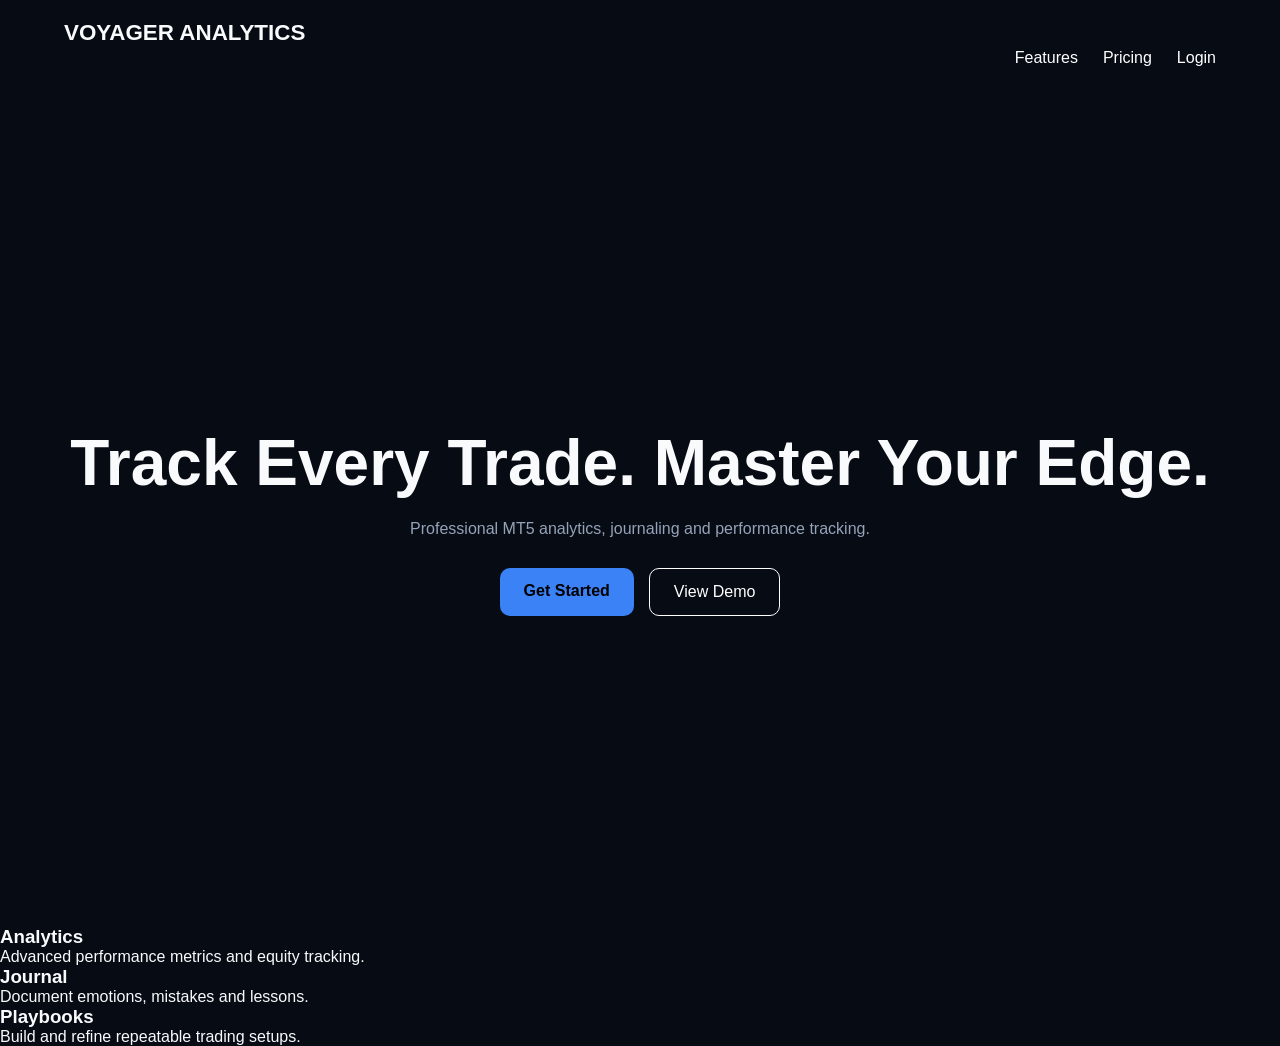
==== index.html @ e7a2caf3 "Add files via upload" ====
<!DOCTYPE html>
<html lang="en">
<head>
<meta charset="UTF-8">
<meta name="viewport" content="width=device-width, initial-scale=1.0">

<title>Voyager Analytics</title>

<link rel="stylesheet" href="css/global.css">

</head>

<body>

<nav class="navbar">

    <div class="logo">
        VOYAGER ANALYTICS
    </div>

    <ul class="nav-links">

        <li><a href="#features">Features</a></li>

        <li><a href="#pricing">Pricing</a></li>

        <li><a href="login.html">Login</a></li>

    </ul>

</nav>

<section class="hero">

    <div class="hero-content">

        <h1>
            Track Every Trade.
            Master Your Edge.
        </h1>

        <p>
            Professional MT5 analytics, journaling and performance tracking.
        </p>

        <div class="hero-buttons">

            <a href="register.html" class="btn-primary">
                Get Started
            </a>

            <a href="#" class="btn-secondary">
                View Demo
            </a>

        </div>

    </div>

</section>

<section id="features">

    <div class="feature-card">
        <h3>Analytics</h3>
        <p>Advanced performance metrics and equity tracking.</p>
    </div>

    <div class="feature-card">
        <h3>Journal</h3>
        <p>Document emotions, mistakes and lessons.</p>
    </div>

    <div class="feature-card">
        <h3>Playbooks</h3>
        <p>Build and refine repeatable trading setups.</p>
    </div>

</section>

</body>
</html>
---- css/global.css ----
:root {
    --bg: #070b14;
    --card: #101827;

    --sidebar:#111827;
    --border:#334155;

    --text:#f8fafc;
    --muted:#94a3b8;

    --primary:#3b82f6;

    --success:#22c55e;
    --danger:#ef4444;


}

*{
    margin:0;
    padding:0;
    box-sizing:border-box;
}
body{
 background:
 radial-gradient(circle at top left,
 rgba(0,212,255,.08),
 transparent 40%),

 radial-gradient(circle at bottom right,
 rgba(123,97,255,.08),
 transparent 40%),

 #070b14;
}

body{
    background:var(--bg);
    color:var(--text);
    font-family:Inter,sans-serif;
    min-height:100vh;
}

.navbar{
    display:flex;
    justify-content:space-between;
    align-items:center;
    padding:20px 5%;
}

.nav-links{
    display:flex;
    gap:25px;
    list-style:none;
}

.nav-links a{
    color:white;
    text-decoration:none;
}

/* sidebar styles */
.sidebar{
    width:260px;
    background: var(--sidebar);
    padding:30px 20px;
    border-right:1px solid var(--border);
}

.logo{
    font-size:1.4rem;
    font-weight:700;
    margin-bottom:50px;
}

.sidebar nav{
    display:flex;
    flex-direction:column;
    gap:10px;
}
.sidebar a{
    color: var(--muted);
    text-decoration:none;
    padding:12px;
    border-radius:10px;
    transition:.3s;
}

.sidebar a:hover,
.sidebar a.active{
    background: rgba(59, 130, 246, .15);
    color:white;
}
/** */

.hero{
    min-height:90vh;
    display:flex;
    justify-content:center;
    align-items:center;
    text-align:center;
}

.hero h1{
    font-size:4rem;
    margin-bottom:20px;
}

.hero p{
    max-width:700px;
    margin:auto;
    color:var(--muted);
}

.hero-buttons{
    margin-top:30px;
    display:flex;
    justify-content:center;
    gap:15px;
}

.btn-primary{
    background:var(--primary);
    color:black;
    padding:14px 24px;
    border-radius:10px;
    text-decoration:none;
    font-weight:600;
}

.btn-secondary{
    border:1px solid white;
    color:white;
    padding:14px 24px;
    border-radius:10px;
    text-decoration:none;
}
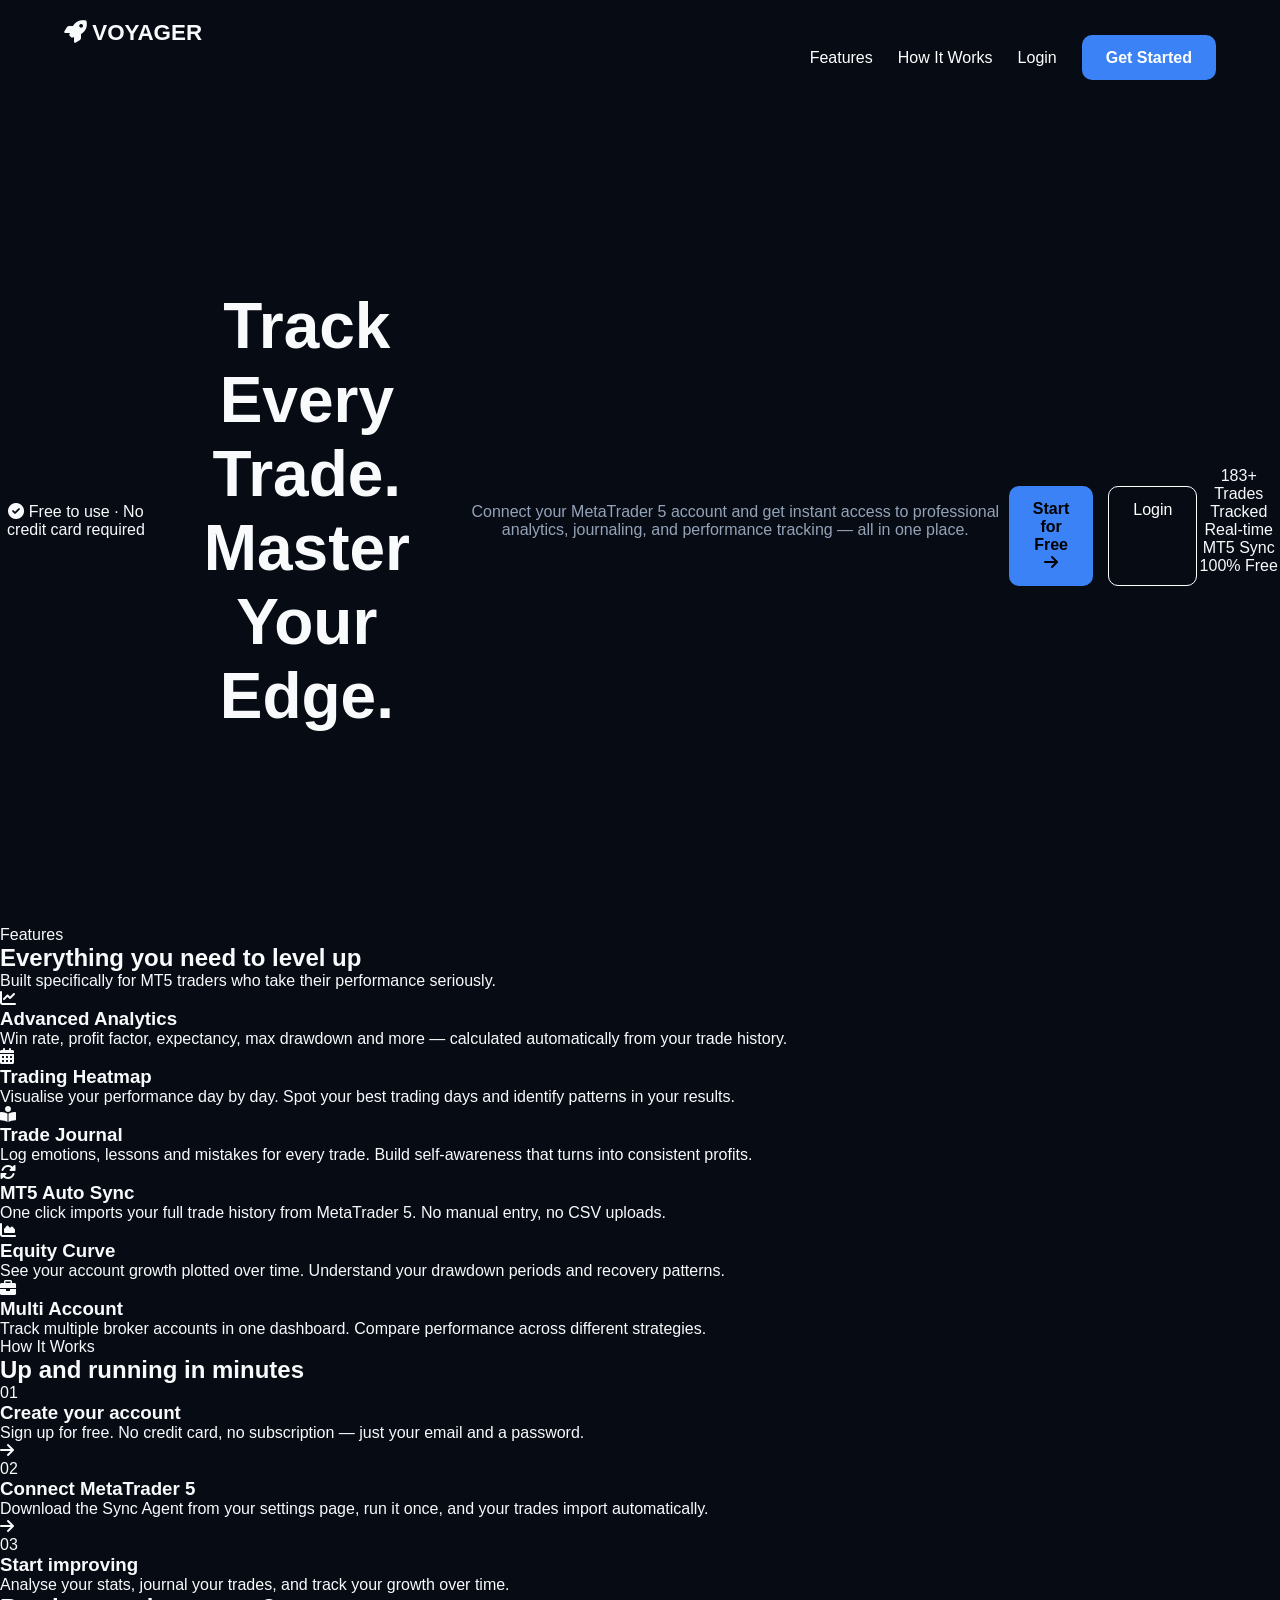
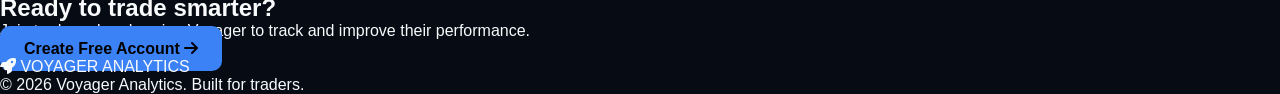
==== commit 763d0199: "Revamp index.html with new layout and styles Updated the HTML structure and added new styles for imp" ====
--- a/index.html
+++ b/index.html
@@ -3,80 +3,189 @@
 <head>
 <meta charset="UTF-8">
 <meta name="viewport" content="width=device-width, initial-scale=1.0">
-
-<title>Voyager Analytics</title>
-
+<title>Voyager Analytics | Built for traders</title>
+<link rel="stylesheet" href="https://cdnjs.cloudflare.com/ajax/libs/font-awesome/6.0.0/css/all.min.css">
 <link rel="stylesheet" href="css/global.css">
-
+<link rel="stylesheet" href="css/landing.css">
 </head>
-
 <body>
 
 <nav class="navbar">
+    <div class="logo">
+        <i class="fas fa-rocket"></i>
+        VOYAGER
+    </div>
+    <ul class="nav-links">
+        <li><a href="#features">Features</a></li>
+        <li><a href="#how-it-works">How It Works</a></li>
+        <li><a href="login.html">Login</a></li>
+        <li><a href="register.html" class="btn-primary nav-cta">Get Started</a></li>
+    </ul>
+</nav>
 
-    <div class="logo">
-        VOYAGER ANALYTICS
+<!-- Hero -->
+<section class="hero">
+    <div class="hero-badge">
+        <i class="fas fa-circle-check"></i>
+        Free to use · No credit card required
     </div>
 
-    <ul class="nav-links">
+    <h1>
+        Track Every Trade.<br>
+        <span class="accent">Master Your Edge.</span>
+    </h1>
 
-        <li><a href="#features">Features</a></li>
+    <p class="hero-sub">
+        Connect your MetaTrader 5 account and get instant access to professional
+        analytics, journaling, and performance tracking — all in one place.
+    </p>
 
-        <li><a href="#pricing">Pricing</a></li>
+    <div class="hero-buttons">
+        <a href="register.html" class="btn-primary btn-lg">
+            Start for Free
+            <i class="fas fa-arrow-right"></i>
+        </a>
+        <a href="login.html" class="btn-secondary btn-lg">
+            Login
+        </a>
+    </div>
 
-        <li><a href="login.html">Login</a></li>
+    <!-- Mock stats bar -->
+    <div class="stats-bar">
+        <div class="stat">
+            <span class="stat-num">183+</span>
+            <span class="stat-label">Trades Tracked</span>
+        </div>
+        <div class="stat-divider"></div>
+        <div class="stat">
+            <span class="stat-num">Real-time</span>
+            <span class="stat-label">MT5 Sync</span>
+        </div>
+        <div class="stat-divider"></div>
+        <div class="stat">
+            <span class="stat-num">100%</span>
+            <span class="stat-label">Free</span>
+        </div>
+    </div>
+</section>
 
-    </ul>
+<!-- Features -->
+<section id="features" class="features-section">
+    <div class="section-header">
+        <p class="section-eyebrow">Features</p>
+        <h2>Everything you need to level up</h2>
+        <p class="section-sub">Built specifically for MT5 traders who take their performance seriously.</p>
+    </div>
 
-</nav>
+    <div class="features-grid">
 
-<section class="hero">
+        <div class="feature-card">
+            <div class="feature-icon">
+                <i class="fas fa-chart-line"></i>
+            </div>
+            <h3>Advanced Analytics</h3>
+            <p>Win rate, profit factor, expectancy, max drawdown and more — calculated automatically from your trade history.</p>
+        </div>
 
-    <div class="hero-content">
+        <div class="feature-card">
+            <div class="feature-icon">
+                <i class="fas fa-calendar-days"></i>
+            </div>
+            <h3>Trading Heatmap</h3>
+            <p>Visualise your performance day by day. Spot your best trading days and identify patterns in your results.</p>
+        </div>
 
-        <h1>
-            Track Every Trade.
-            Master Your Edge.
-        </h1>
+        <div class="feature-card">
+            <div class="feature-icon">
+                <i class="fas fa-book-open-reader"></i>
+            </div>
+            <h3>Trade Journal</h3>
+            <p>Log emotions, lessons and mistakes for every trade. Build self-awareness that turns into consistent profits.</p>
+        </div>
 
-        <p>
-            Professional MT5 analytics, journaling and performance tracking.
-        </p>
+        <div class="feature-card">
+            <div class="feature-icon">
+                <i class="fas fa-rotate"></i>
+            </div>
+            <h3>MT5 Auto Sync</h3>
+            <p>One click imports your full trade history from MetaTrader 5. No manual entry, no CSV uploads.</p>
+        </div>
 
-        <div class="hero-buttons">
+        <div class="feature-card">
+            <div class="feature-icon">
+                <i class="fas fa-chart-area"></i>
+            </div>
+            <h3>Equity Curve</h3>
+            <p>See your account growth plotted over time. Understand your drawdown periods and recovery patterns.</p>
+        </div>
 
-            <a href="register.html" class="btn-primary">
-                Get Started
-            </a>
-
-            <a href="#" class="btn-secondary">
-                View Demo
-            </a>
-
+        <div class="feature-card">
+            <div class="feature-icon">
+                <i class="fas fa-briefcase"></i>
+            </div>
+            <h3>Multi Account</h3>
+            <p>Track multiple broker accounts in one dashboard. Compare performance across different strategies.</p>
         </div>
 
     </div>
-
 </section>
 
-<section id="features">
-
-    <div class="feature-card">
-        <h3>Analytics</h3>
-        <p>Advanced performance metrics and equity tracking.</p>
+<!-- How it works -->
+<section id="how-it-works" class="how-section">
+    <div class="section-header">
+        <p class="section-eyebrow">How It Works</p>
+        <h2>Up and running in minutes</h2>
     </div>
 
-    <div class="feature-card">
-        <h3>Journal</h3>
-        <p>Document emotions, mistakes and lessons.</p>
+    <div class="steps-grid">
+
+        <div class="step">
+            <div class="step-num">01</div>
+            <h3>Create your account</h3>
+            <p>Sign up for free. No credit card, no subscription — just your email and a password.</p>
+        </div>
+
+        <div class="step-arrow">
+            <i class="fas fa-arrow-right"></i>
+        </div>
+
+        <div class="step">
+            <div class="step-num">02</div>
+            <h3>Connect MetaTrader 5</h3>
+            <p>Download the Sync Agent from your settings page, run it once, and your trades import automatically.</p>
+        </div>
+
+        <div class="step-arrow">
+            <i class="fas fa-arrow-right"></i>
+        </div>
+
+        <div class="step">
+            <div class="step-num">03</div>
+            <h3>Start improving</h3>
+            <p>Analyse your stats, journal your trades, and track your growth over time.</p>
+        </div>
+
     </div>
-
-    <div class="feature-card">
-        <h3>Playbooks</h3>
-        <p>Build and refine repeatable trading setups.</p>
-    </div>
-
 </section>
 
+<!-- CTA -->
+<section class="cta-section">
+    <h2>Ready to trade smarter?</h2>
+    <p>Join traders already using Voyager to track and improve their performance.</p>
+    <a href="register.html" class="btn-primary btn-lg">
+        Create Free Account
+        <i class="fas fa-arrow-right"></i>
+    </a>
+</section>
+
+<!-- Footer -->
+<footer class="footer">
+    <div class="footer-logo">
+        <i class="fas fa-rocket"></i>
+        VOYAGER ANALYTICS
+    </div>
+    <p class="footer-copy">© 2026 Voyager Analytics. Built for traders.</p>
+</footer>
+
 </body>
-</html>+</html>
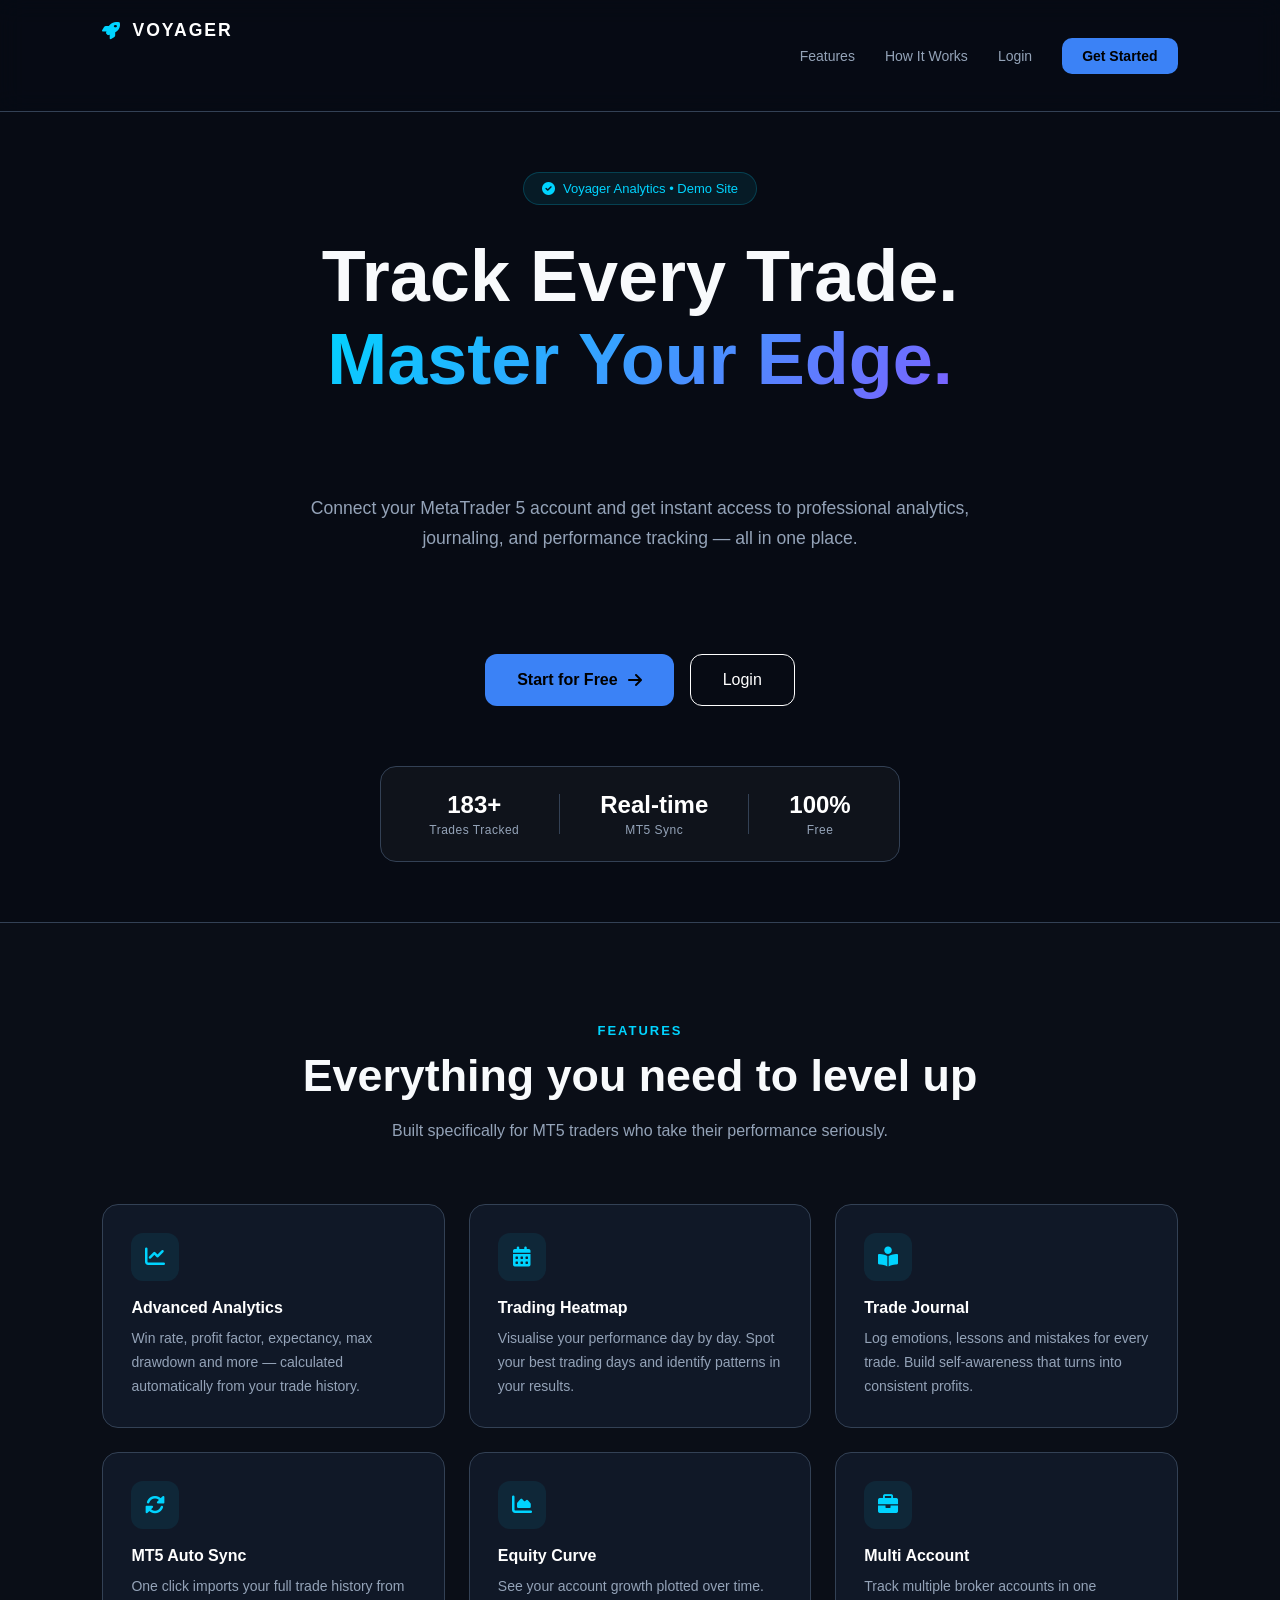
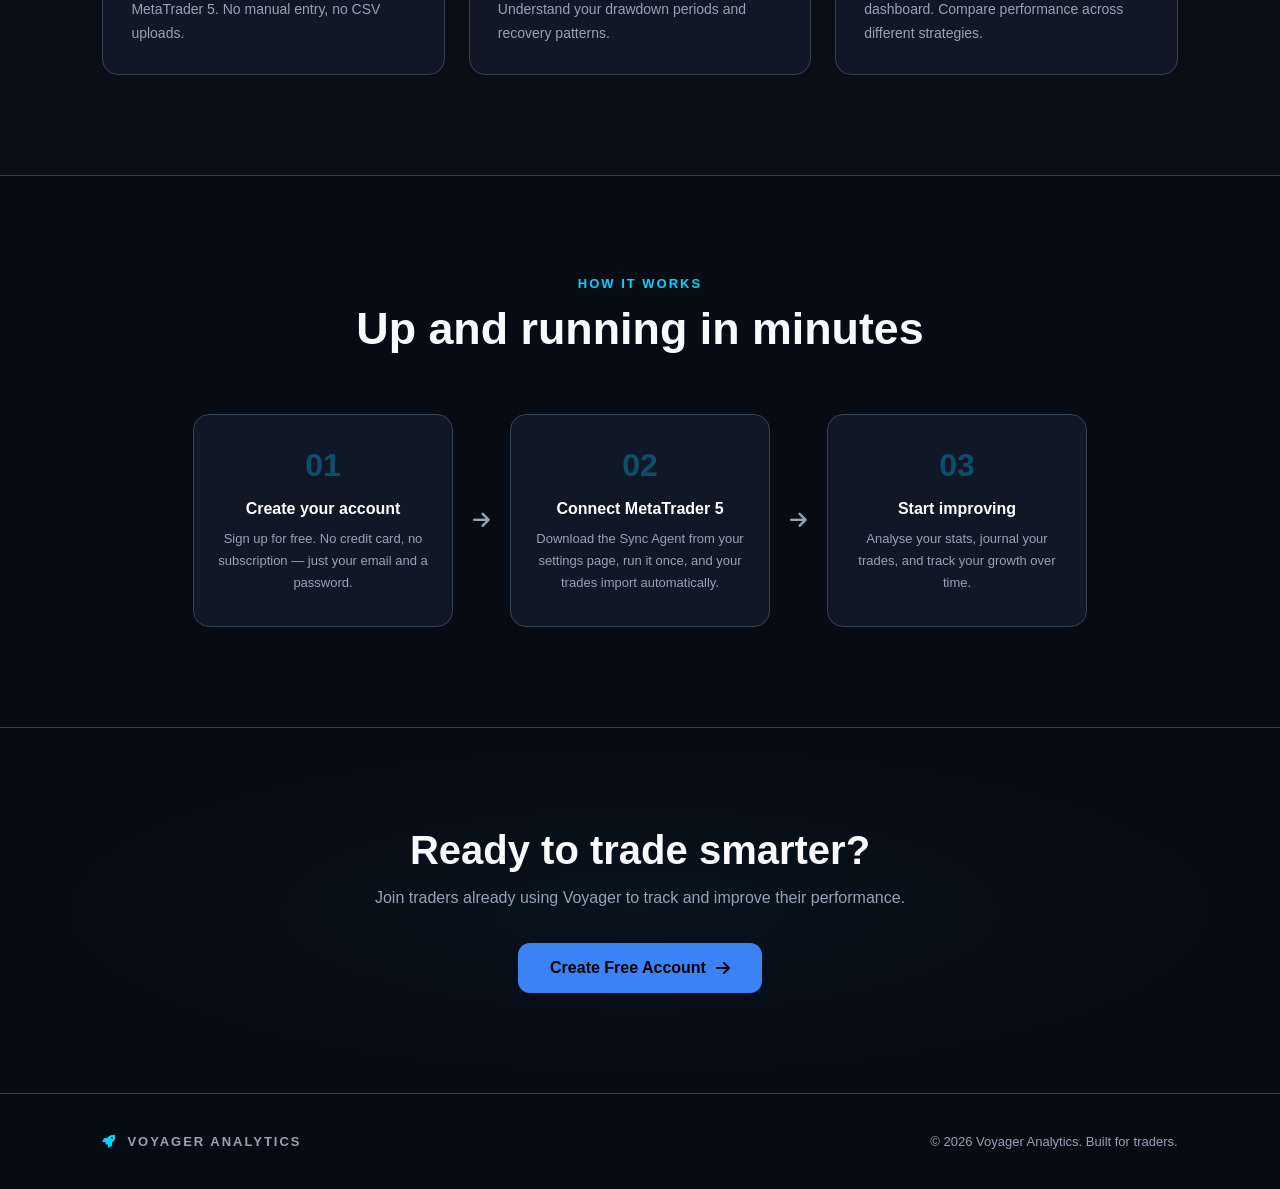
==== commit 0219af08: "Update index.html" ====
--- a/index.html
+++ b/index.html
@@ -27,7 +27,7 @@
 <section class="hero">
     <div class="hero-badge">
         <i class="fas fa-circle-check"></i>
-        Free to use · No credit card required
+        Voyager Analytics • Demo Site
     </div>
 
     <h1>
--- a/css/global.css
+++ b/css/global.css
@@ -135,3 +135,144 @@
     border-radius:10px;
     text-decoration:none;
 }
+
+/* ── Hamburger button (hidden on desktop) ── */
+.hamburger {
+    display: none;
+    background: none;
+    border: 1px solid var(--border);
+    color: white;
+    padding: 8px 12px;
+    border-radius: 8px;
+    cursor: pointer;
+    font-size: 16px;
+}
+
+/* ── Sidebar overlay (mobile) ── */
+.sidebar-overlay {
+    display: none;
+    position: fixed;
+    inset: 0;
+    background: rgba(0, 0, 0, 0.6);
+    z-index: 998;
+}
+
+.sidebar-overlay.active {
+    display: block;
+}
+
+/* ── Mobile breakpoint ── */
+@media (max-width: 768px) {
+
+    .hamburger {
+        display: flex;
+        align-items: center;
+        gap: 8px;
+    }
+
+    /* Sidebar slides off-screen by default */
+    .sidebar {
+        position: fixed;
+        left: -280px;
+        top: 0;
+        height: 100vh;
+        z-index: 999;
+        transition: left 0.3s ease;
+        overflow-y: auto;
+    }
+
+    .sidebar.open {
+        left: 0;
+    }
+
+    /* Main content fills full width */
+    .main-content {
+        width: 100%;
+        padding: 20px 16px;
+    }
+
+    /* Topbar */
+    .topbar {
+        flex-wrap: wrap;
+        gap: 10px;
+        margin-bottom: 20px;
+    }
+
+    /* All grids stack to single column */
+    .dashboard-grid,
+    .kpi-grid,
+    .bottom-grid,
+    .features-grid,
+    .steps-grid {
+        grid-template-columns: 1fr !important;
+        flex-direction: column;
+    }
+
+    /* Tables scroll horizontally */
+    .table-card {
+        overflow-x: auto;
+    }
+
+    table {
+        min-width: 500px;
+    }
+
+    /* Filters stack */
+    .filters {
+        flex-direction: column;
+    }
+
+    .filters input,
+    .filters select {
+        width: 100%;
+    }
+
+    /* Page header stacks */
+    .page-header {
+        flex-wrap: wrap;
+        gap: 12px;
+    }
+
+    /* Stats bar on landing stacks */
+    .stats-bar {
+        flex-direction: column;
+        gap: 20px;
+        padding: 24px;
+    }
+
+    .stat-divider {
+        width: 40px;
+        height: 1px;
+    }
+
+    /* Hero adjustments */
+    .hero h1 {
+        font-size: 2rem;
+    }
+
+    .hero-buttons {
+        flex-direction: column;
+        align-items: center;
+    }
+
+    /* Navbar */
+    .nav-links {
+        display: none;
+    }
+
+    /* Journal form full width */
+    .journal-form form {
+        max-width: 100%;
+    }
+
+    /* Settings form full width */
+    #changePasswordForm {
+        max-width: 100% !important;
+    }
+
+    /* Drawer full width */
+    .drawer {
+        width: 100%;
+        right: -100%;
+    }
+}
--- a/css/landing.css
+++ b/css/landing.css
@@ -0,0 +1,338 @@
+/* ── Navbar ── */
+.navbar {
+    display: flex;
+    justify-content: space-between;
+    align-items: center;
+    padding: 20px 8%;
+    position: sticky;
+    top: 0;
+    z-index: 100;
+    background: rgba(7, 11, 20, 0.85);
+    backdrop-filter: blur(12px);
+    border-bottom: 1px solid var(--border);
+}
+
+.navbar .logo {
+    font-size: 1.1rem;
+    font-weight: 700;
+    letter-spacing: 2px;
+    display: flex;
+    align-items: center;
+    gap: 10px;
+    color: white;
+}
+
+.navbar .logo i {
+    color: #00d4ff;
+}
+
+.nav-links {
+    display: flex;
+    align-items: center;
+    gap: 30px;
+    list-style: none;
+}
+
+.nav-links a {
+    color: var(--muted);
+    text-decoration: none;
+    font-size: 14px;
+    transition: color .2s;
+}
+
+.nav-links a:hover {
+    color: white;
+}
+
+.nav-cta {
+    color: black !important;
+    padding: 10px 20px !important;
+    border-radius: 10px;
+    font-weight: 600;
+    font-size: 14px;
+}
+
+/* ── Hero ── */
+.hero {
+    min-height: 90vh;
+    display: flex;
+    flex-direction: column;
+    justify-content: center;
+    align-items: center;
+    text-align: center;
+    padding: 60px 8%;
+}
+
+.hero-badge {
+    display: inline-flex;
+    align-items: center;
+    gap: 8px;
+    background: rgba(0, 212, 255, 0.08);
+    border: 1px solid rgba(0, 212, 255, 0.2);
+    color: #00d4ff;
+    padding: 8px 18px;
+    border-radius: 50px;
+    font-size: 13px;
+    margin-bottom: 30px;
+}
+
+.hero h1 {
+    font-size: clamp(2.5rem, 6vw, 4.5rem);
+    font-weight: 800;
+    line-height: 1.15;
+    margin-bottom: 24px;
+    max-width: 800px;
+}
+
+.accent {
+    background: linear-gradient(135deg, #00d4ff, #7b61ff);
+    -webkit-background-clip: text;
+    -webkit-text-fill-color: transparent;
+    background-clip: text;
+}
+
+.hero-sub {
+    color: var(--muted);
+    font-size: 1.1rem;
+    max-width: 560px;
+    line-height: 1.7;
+    margin-bottom: 36px;
+}
+
+.btn-lg {
+    padding: 16px 32px !important;
+    font-size: 16px !important;
+    border-radius: 12px !important;
+    display: inline-flex;
+    align-items: center;
+    gap: 10px;
+}
+
+.hero-buttons {
+    display: flex;
+    gap: 16px;
+    margin-bottom: 60px;
+    flex-wrap: wrap;
+    justify-content: center;
+}
+
+/* Stats bar */
+.stats-bar {
+    display: flex;
+    align-items: center;
+    gap: 40px;
+    background: rgba(255, 255, 255, 0.03);
+    border: 1px solid var(--border);
+    padding: 24px 48px;
+    border-radius: 16px;
+}
+
+.stat {
+    display: flex;
+    flex-direction: column;
+    align-items: center;
+    gap: 4px;
+}
+
+.stat-num {
+    font-size: 1.5rem;
+    font-weight: 700;
+    color: white;
+}
+
+.stat-label {
+    font-size: 12px;
+    color: var(--muted);
+    letter-spacing: 0.5px;
+}
+
+.stat-divider {
+    width: 1px;
+    height: 40px;
+    background: var(--border);
+}
+
+/* ── Sections ── */
+.section-header {
+    text-align: center;
+    margin-bottom: 60px;
+}
+
+.section-eyebrow {
+    color: #00d4ff;
+    font-size: 13px;
+    font-weight: 600;
+    letter-spacing: 2px;
+    text-transform: uppercase;
+    margin-bottom: 12px;
+}
+
+.section-header h2 {
+    font-size: clamp(1.8rem, 4vw, 2.8rem);
+    font-weight: 700;
+    margin-bottom: 16px;
+}
+
+.section-sub {
+    color: var(--muted);
+    font-size: 1rem;
+    max-width: 500px;
+    margin: 0 auto;
+    line-height: 1.7;
+}
+
+/* ── Features ── */
+.features-section {
+    padding: 100px 8%;
+    background: rgba(255, 255, 255, 0.01);
+    border-top: 1px solid var(--border);
+}
+
+.features-grid {
+    display: grid;
+    grid-template-columns: repeat(auto-fit, minmax(280px, 1fr));
+    gap: 24px;
+    max-width: 1100px;
+    margin: 0 auto;
+}
+
+.feature-card {
+    background: var(--card);
+    border: 1px solid var(--border);
+    border-radius: 16px;
+    padding: 28px;
+    transition: border-color .2s, transform .2s;
+}
+
+.feature-card:hover {
+    border-color: rgba(0, 212, 255, 0.3);
+    transform: translateY(-3px);
+}
+
+.feature-icon {
+    width: 48px;
+    height: 48px;
+    background: rgba(0, 212, 255, 0.08);
+    border-radius: 12px;
+    display: flex;
+    align-items: center;
+    justify-content: center;
+    margin-bottom: 18px;
+    font-size: 20px;
+    color: #00d4ff;
+}
+
+.feature-card h3 {
+    font-size: 1rem;
+    font-weight: 600;
+    margin-bottom: 10px;
+    color: white;
+}
+
+.feature-card p {
+    color: var(--muted);
+    font-size: 14px;
+    line-height: 1.7;
+}
+
+/* ── How It Works ── */
+.how-section {
+    padding: 100px 8%;
+    border-top: 1px solid var(--border);
+}
+
+.steps-grid {
+    display: flex;
+    align-items: center;
+    justify-content: center;
+    gap: 20px;
+    max-width: 900px;
+    margin: 0 auto;
+    flex-wrap: wrap;
+}
+
+.step {
+    flex: 1;
+    min-width: 200px;
+    max-width: 260px;
+    text-align: center;
+    padding: 32px 24px;
+    background: var(--card);
+    border: 1px solid var(--border);
+    border-radius: 16px;
+}
+
+.step-num {
+    font-size: 2rem;
+    font-weight: 800;
+    color: rgba(0, 212, 255, 0.3);
+    margin-bottom: 16px;
+}
+
+.step h3 {
+    font-size: 1rem;
+    font-weight: 600;
+    margin-bottom: 10px;
+    color: white;
+}
+
+.step p {
+    color: var(--muted);
+    font-size: 13px;
+    line-height: 1.7;
+}
+
+.step-arrow {
+    color: var(--muted);
+    font-size: 1.2rem;
+}
+
+/* ── CTA ── */
+.cta-section {
+    padding: 100px 8%;
+    text-align: center;
+    border-top: 1px solid var(--border);
+    background: radial-gradient(ellipse at center, rgba(0, 212, 255, 0.04), transparent 70%);
+}
+
+.cta-section h2 {
+    font-size: clamp(1.8rem, 4vw, 2.5rem);
+    font-weight: 700;
+    margin-bottom: 16px;
+}
+
+.cta-section p {
+    color: var(--muted);
+    margin-bottom: 36px;
+    font-size: 1rem;
+}
+
+/* ── Footer ── */
+.footer {
+    padding: 40px 8%;
+    border-top: 1px solid var(--border);
+    display: flex;
+    justify-content: space-between;
+    align-items: center;
+    flex-wrap: wrap;
+    gap: 16px;
+}
+
+.footer-logo {
+    display: flex;
+    align-items: center;
+    gap: 10px;
+    font-weight: 700;
+    font-size: 13px;
+    letter-spacing: 2px;
+    color: var(--muted);
+}
+
+.footer-logo i {
+    color: #00d4ff;
+}
+
+.footer-copy {
+    color: var(--muted);
+    font-size: 13px;
+}
